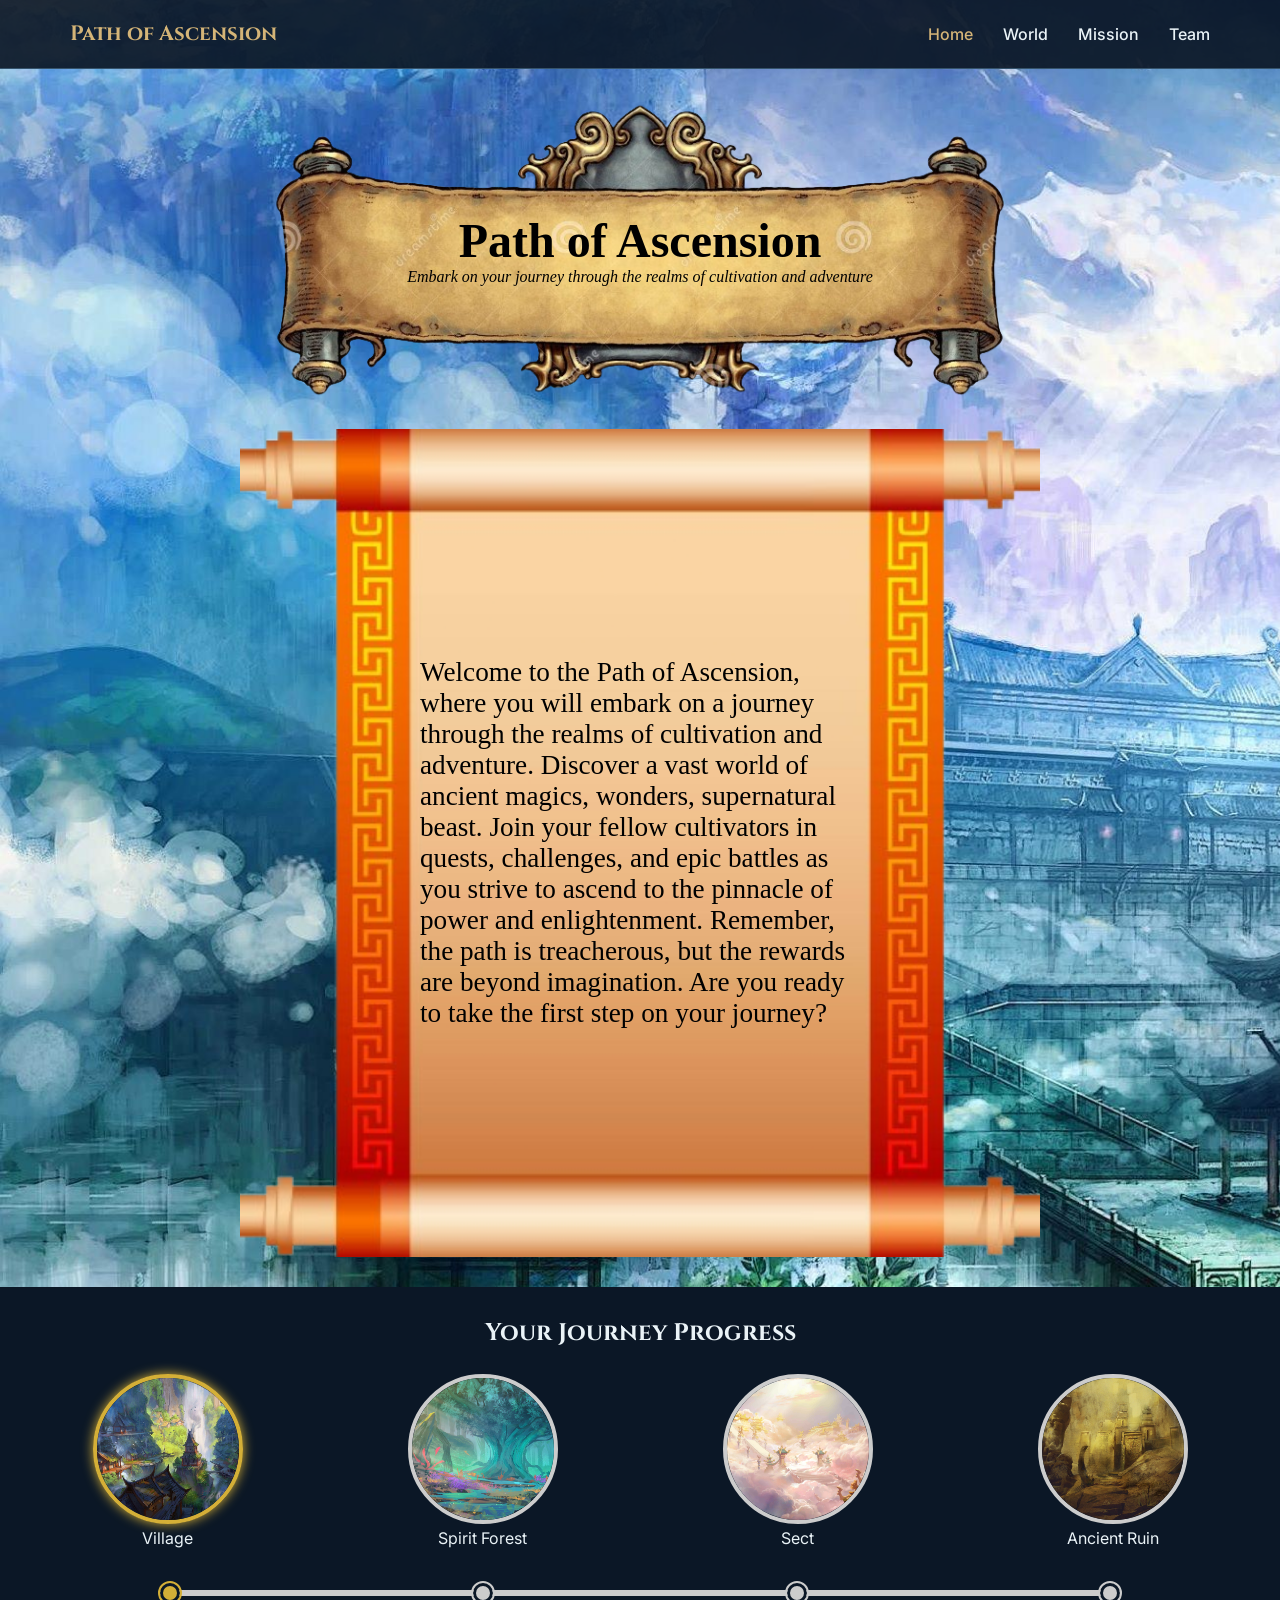
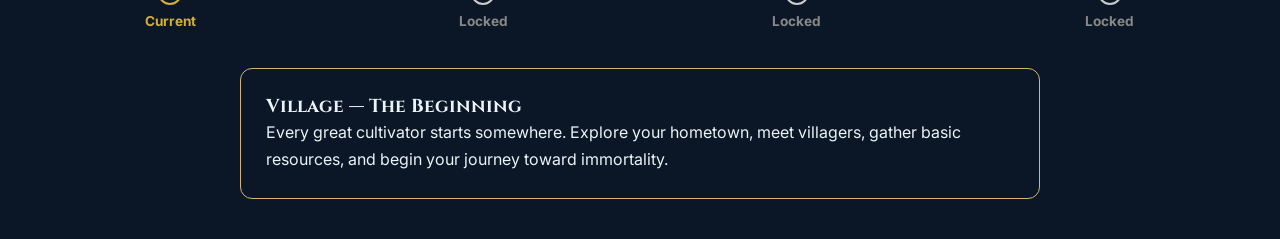
==== index.html @ 83172ad1 "Add description for journey images and improve styling for journey section" ====
<!DOCTYPE html>
<html lang="en">
<head>
    <meta charset="UTF-8">
    <meta name="viewport" content="width=device-width, initial-scale=1.0">
    <meta name="description" content="A xianxia-themed Quest Explorer website">
    <link rel="icon" type="image/x-icon" href="images/favicon.png">
    <title>Path of Ascension</title>
    <link rel="stylesheet" href="css/styles.css">
    <link rel="stylesheet" href="css/home.css">
</head>
<body>
    <header class="site-header">
        <nav class="site-nav" aria-label="Main navigation">
            <a href="index.html" class="site-logo">
                Path of Ascension
            </a>

            <ul class="nav-links">
                <li><a href="index.html" aria-current="page">Home</a></li>
                <li><a href="world.html">World</a></li>
                <li><a href="mission.html">Mission</a></li>
                <li><a href="team.html">Team</a></li>
            </ul>
        </nav>
    </header>

    <!-- Title Box with Scroll Banner -->
    <div class="title-box">
        <h1>Path of Ascension</h1>
        <p>Embark on your journey through the realms of cultivation and adventure</p>
    </div>

    <!-- Introduction about cultivation -->
    <section class="introduction">
        <img src="images/vertical-scroll.png" alt="Vertical Scroll">
        <p>
            Welcome to the Path of Ascension, where you will embark on a journey through the realms of cultivation and adventure.
            Discover a vast world of ancient magics, wonders, supernatural beast.
            Join your fellow cultivators in quests, challenges, and epic battles as you strive to ascend to the pinnacle of power and enlightenment.
            Remember, the path is treacherous, but the rewards are beyond imagination. Are you ready to take the first step on your journey?
        </p>
        
    </section>

    <!-- Cultivation Journey -->
    <section class="cultivation-journey">
        <h2>Your Journey Progress</h2>

        <input type="radio" name="region" id="region1"
            class="region-trigger" checked>
        <input type="radio" name="region" id="region2"
            class="region-trigger">
        <input type="radio" name="region" id="region3"
            class="region-trigger">
        <input type="radio" name="region" id="region4"
            class="region-trigger">

        <div class="featured-regions">
            <label for="region1" class="region-label">
                <img src="images/village.jpg" alt="Village">
                <p>Village</p>
            </label>

            <label for="region2" class="region-label">
                <img src="images/spirit-forest.jpg" alt="Spirit Forest">
                <p>Spirit Forest</p>
            </label>

            <label for="region3" class="region-label">
                <img src="images/sect.png" alt="Sect">
                <p>Sect</p>
            </label>

            <label for="region4" class="region-label">
                <img src="images/ancient-ruin.jpg" alt="Ancient Ruin">
                <p>Ancient Ruin</p>
            </label>
        </div>

        <!-- Full-width progress bar -->
        <div class="journey-progress">
            <div class="progress-track"></div>
            <div class="progress-fill"></div>

            <div class="node node-1">
                <span class="node-dot"></span>
                <span class="node-status">Current</span>
            </div>

            <div class="node node-2">
                <span class="node-dot"></span>
                <span class="node-status">Locked</span>
            </div>

            <div class="node node-3">
                <span class="node-dot"></span>
                <span class="node-status">Locked</span>
            </div>

            <div class="node node-4">
                <span class="node-dot"></span>
                <span class="node-status">Locked</span>
            </div>
        </div>

        <!-- Region descriptions -->
        <div class="region-descriptions">
            <article class="description description-1">
                <h3>Village — The Beginning</h3>
                <p>
                    Every great cultivator starts somewhere. Explore your
                    hometown, meet villagers, gather basic resources,
                    and begin your journey toward immortality.
                </p>
            </article>

            <article class="description description-2">
                <h3>Spirit Forest — First Trial</h3>
                <p>
                    Enter a mysterious forest filled with spiritual herbs
                    and supernatural beasts. Gather rare resources and
                    test your cultivation abilities.
                </p>
            </article>

            <article class="description description-3">
                <h3>Sect — Path of Discipleship</h3>
                <p>
                    Join a cultivation sect, learn powerful techniques,
                    train with fellow disciples, and prove your worth
                    through challenging trials.
                </p>
            </article>

            <article class="description description-4">
                <h3>Ancient Ruin — Secrets of the Past</h3>
                <p>
                    Explore forgotten ruins, discover ancient techniques,
                    overcome dangerous guardians, and uncover the secrets
                    of legendary cultivators.
                </p>
            </article>
        </div>
    </section>




</body>
</html>
---- css/styles.css ----
@import url('https://fonts.googleapis.com/css2?family=Cinzel:wght@400;600;700&family=Inter:wght@400;500;600&display=swap');
/* General */
* {
    margin: 0;
    padding: 0;
    box-sizing: border-box;
}

:root {
    /* Backgrounds */
    --bg-primary: #0B1726;
    --bg-panel: #162C42;

    /* Accent colors */
    --accent-cyan: #75CDE0;
    --accent-gold: #D4B477;

    /* Text */
    --text-primary: #EAF3F7;
    --text-secondary: #B7C9D5;

    /* Borders */
    --border-color: #35536B;
}

html {

}



body {
    margin: 0;
    font-family: 'Inter', sans-serif;
    background-color: var(--bg-primary);
    color: var(--text-primary);
}

h1, h2, h3, .site-logo {
    font-family: 'Cinzel', serif;
}

.site-header {
    background: rgba(11, 23, 38, 0.92);
    border-bottom: 1px solid var(--border-color);
}

.site-nav {
    max-width: 1200px;
    margin: 0 auto;
    padding: 20px 30px;

    display: flex;
    justify-content: space-between;
    align-items: center;
    gap: 24px;
}

.site-logo {
    color: var(--accent-gold);
    font-size: 1.3rem;
    font-weight: 700;
    text-decoration: none;
}

.nav-links {
    display: flex;
    align-items: center;
    gap: 30px;

    list-style: none;
    margin: 0;
    padding: 0;
}

.nav-links a {
    color: var(--text-primary);
    text-decoration: none;
    font-weight: 500;

    transition: color 0.3s ease;
}

.nav-links a:hover,
.nav-links a:focus-visible {
    color: var(--accent-cyan);
}

.nav-links a[aria-current="page"] {
    color: var(--accent-gold);
}

.nav-links a:focus-visible,
.site-logo:focus-visible {
    outline: 2px solid var(--accent-cyan);
    outline-offset: 5px;
}

#main-container {

}

#main-container::after {
    content: "";
    display: table;
    clear: both;
}

/* Responsive Design */
@media (max-width: 700px) {

}

@media (max-width: 768px) {
    .site-nav {
        flex-direction: column;
        text-align: center;
        padding: 16px;
    }

    .nav-links {
        justify-content: center;
        flex-wrap: wrap;
        gap: 15px 20px;
    }

    .site-logo {
        font-size: 1.1rem;
    }
}

@media (prefers-reduced-motion: reduce) {
    .nav-links a {
        transition: none;
    }
}
---- css/home.css ----
/* Body with background image and flexbox layout */
body {
    display: flex;
    flex-direction: column;
    justify-content: center;
    gap: 30px;

    background-image: url('../images/background.jpg');
    background-size: cover;
    background-repeat: no-repeat;
}

/* Title box with centered text and background image */
.title-box {
    text-align: center;
    color: black;

    background-image: url('../images/header-banner.png');
    background-size: contain;
    background-repeat: no-repeat;
    background-position: center;

    padding: 30px;
    min-height: 300px;

    display: flex;
    flex-direction: column;
    justify-content: center;
    align-items: center;
}

.title-box h1 {
    font-family: 'Papyrus', 'Copperplate', fantasy;
    font-size: 3em;
    font-weight: bold;
    margin: 0;
}

.title-box p {
    font-family: 'Papyrus', 'Copperplate', fantasy;
    font-size: 1em;
    font-style: italic;
    margin: 0;
}

/* Introduction section with centered text and scroll background image */
.introduction {
    position:relative;
    display: inline-block;
    width: 100%;
    max-width: 800px;
    margin: 0 auto;
}

.introduction img {
  width: 100%;
  height: auto;
  display: block;
}

.introduction p {
    position: absolute;
    top: 50%;
    left: 50%;
    transform: translate(-50%, -50%); /* Centers the text perfectly */

    color: black;
    font-family: 'Papyrus', 'Copperplate', fantasy;
    font-size: 1.7em;
    overflow-wrap:break-word;
 
    width: 55%;
    box-sizing: border-box;
}

/* Cultivation Journey with progress bar and image */
.cultivation-journey {
    width: 100%;
    box-sizing: border-box;
    display: flex;
    flex-direction: column;
    align-items: center;
    gap: 25px;

    background-color: var(--bg-primary);
    color: var(--text-primary);
    padding: 30px 0 40px;
}

.cultivation-journey h2 {
    text-align: center;
    margin: 0;
}

/* Hide radio buttons without disabling them */
.region-trigger {
    position: absolute;
    opacity: 0;
    pointer-events: none;
}

/* Featured region images */
.featured-regions {
    width: 100%;
    box-sizing: border-box;
    display: flex;
    justify-content: space-evenly;
    gap: 20px;
    padding: 0 20px;
}

.region-label {
    flex: 1;
    min-width: 0;
    cursor: pointer;
    text-align: center;
    transition: transform 0.2s ease;
}

.region-label:hover {
    transform: scale(1.05);
}

.region-label img {
    width: 150px;
    height: 150px;
    max-width: 100%;
    box-sizing: border-box;
    object-fit: cover;
    border-radius: 50%;
    border: 4px solid #ccc;
    transition: border-color 0.3s, box-shadow 0.3s;
}

/* Gold border for selected region */
#region1:checked ~ .featured-regions label[for="region1"] img,
#region2:checked ~ .featured-regions label[for="region2"] img,
#region3:checked ~ .featured-regions label[for="region3"] img,
#region4:checked ~ .featured-regions label[for="region4"] img {
    border-color: #d4af37;
    box-shadow: 0 0 12px #d4af37;
}

/* Full-width progress bar */
.journey-progress {
    position: relative;
    width: 100%;
    box-sizing: border-box;
    display: flex;
    justify-content: space-between;
    align-items: center;
    padding: 0 12.5%;
    margin: 10px 0 30px;
}

.progress-track,
.progress-fill {
    position: absolute;
    left: 12.5%;
    top: 7px;
    height: 6px;
    border-radius: 4px;
}

.progress-track {
    width: 75%;
    background: #ccc;
    z-index: 0;
}

.progress-fill {
    width: 0;
    max-width: 75%;
    background: #4CAF50;
    z-index: 1;
    transition: width 0.4s ease;
}

.node {
    position: relative;
    z-index: 2;
    display: flex;
    flex-direction: column;
    align-items: center;
    width: 20px;
}

.node-dot {
    width: 20px;
    height: 20px;
    border-radius: 50%;
    box-sizing: border-box;
    background: #ccc;
    border: 3px solid var(--bg-primary);
    outline: 2px solid #ccc;
}

.node-status {
    position: absolute;
    top: 30px;
    font-size: 0.85rem;
    font-weight: bold;
    white-space: nowrap;
    color: #888;
}

/* Selected node = Current */
#region1:checked ~ .journey-progress .node-1,
#region2:checked ~ .journey-progress .node-2,
#region3:checked ~ .journey-progress .node-3,
#region4:checked ~ .journey-progress .node-4 {
    --node-color: #d4af37;
}

#region1:checked ~ .journey-progress .node-1 .node-dot,
#region2:checked ~ .journey-progress .node-2 .node-dot,
#region3:checked ~ .journey-progress .node-3 .node-dot,
#region4:checked ~ .journey-progress .node-4 .node-dot {
    background: #d4af37;
    outline-color: #d4af37;
}

#region1:checked ~ .journey-progress .node-1 .node-status,
#region2:checked ~ .journey-progress .node-2 .node-status,
#region3:checked ~ .journey-progress .node-3 .node-status,
#region4:checked ~ .journey-progress .node-4 .node-status {
    color: #d4af37;
}

/* Progress fill based on selected region */
#region1:checked ~ .journey-progress .progress-fill {
    width: 0;
}

#region2:checked ~ .journey-progress .progress-fill {
    width: 25%;
}

#region3:checked ~ .journey-progress .progress-fill {
    width: 50%;
}

#region4:checked ~ .journey-progress .progress-fill {
    width: 75%;
}

/* Previous nodes = Completed */
#region2:checked ~ .journey-progress .node-1,
#region3:checked ~ .journey-progress .node-1,
#region3:checked ~ .journey-progress .node-2,
#region4:checked ~ .journey-progress .node-1,
#region4:checked ~ .journey-progress .node-2,
#region4:checked ~ .journey-progress .node-3 {
    --node-color: #4CAF50;
}

#region2:checked ~ .journey-progress .node-1 .node-dot,
#region3:checked ~ .journey-progress .node-1 .node-dot,
#region3:checked ~ .journey-progress .node-2 .node-dot,
#region4:checked ~ .journey-progress .node-1 .node-dot,
#region4:checked ~ .journey-progress .node-2 .node-dot,
#region4:checked ~ .journey-progress .node-3 .node-dot {
    background: #4CAF50;
    outline-color: #4CAF50;
}

#region2:checked ~ .journey-progress .node-1 .node-status,
#region3:checked ~ .journey-progress .node-1 .node-status,
#region3:checked ~ .journey-progress .node-2 .node-status,
#region4:checked ~ .journey-progress .node-1 .node-status,
#region4:checked ~ .journey-progress .node-2 .node-status,
#region4:checked ~ .journey-progress .node-3 .node-status {
    color: #4CAF50;
}

/* Change previous node labels to Completed */
#region2:checked ~ .journey-progress .node-1 .node-status,
#region3:checked ~ .journey-progress .node-1 .node-status,
#region3:checked ~ .journey-progress .node-2 .node-status,
#region4:checked ~ .journey-progress .node-1 .node-status,
#region4:checked ~ .journey-progress .node-2 .node-status,
#region4:checked ~ .journey-progress .node-3 .node-status {
    font-size: 0;
}

#region2:checked ~ .journey-progress .node-1 .node-status::after,
#region3:checked ~ .journey-progress .node-1 .node-status::after,
#region3:checked ~ .journey-progress .node-2 .node-status::after,
#region4:checked ~ .journey-progress .node-1 .node-status::after,
#region4:checked ~ .journey-progress .node-2 .node-status::after,
#region4:checked ~ .journey-progress .node-3 .node-status::after {
    content: "Completed";
    font-size: 0.85rem;
}

/* Region descriptions */
.region-descriptions {
    width: min(800px, 90%);
    box-sizing: border-box;
    padding: 25px;
    margin-top: 10px;
    border: 1px solid var(--accent-gold);
    border-radius: 12px;
}

.description {
    display: none;
}

.description h3 {
    margin-top: 0;
}

.description p {
    line-height: 1.7;
}

/* Show only the selected region's description */
#region1:checked ~ .region-descriptions .description-1,
#region2:checked ~ .region-descriptions .description-2,
#region3:checked ~ .region-descriptions .description-3,
#region4:checked ~ .region-descriptions .description-4 {
    display: block;
}
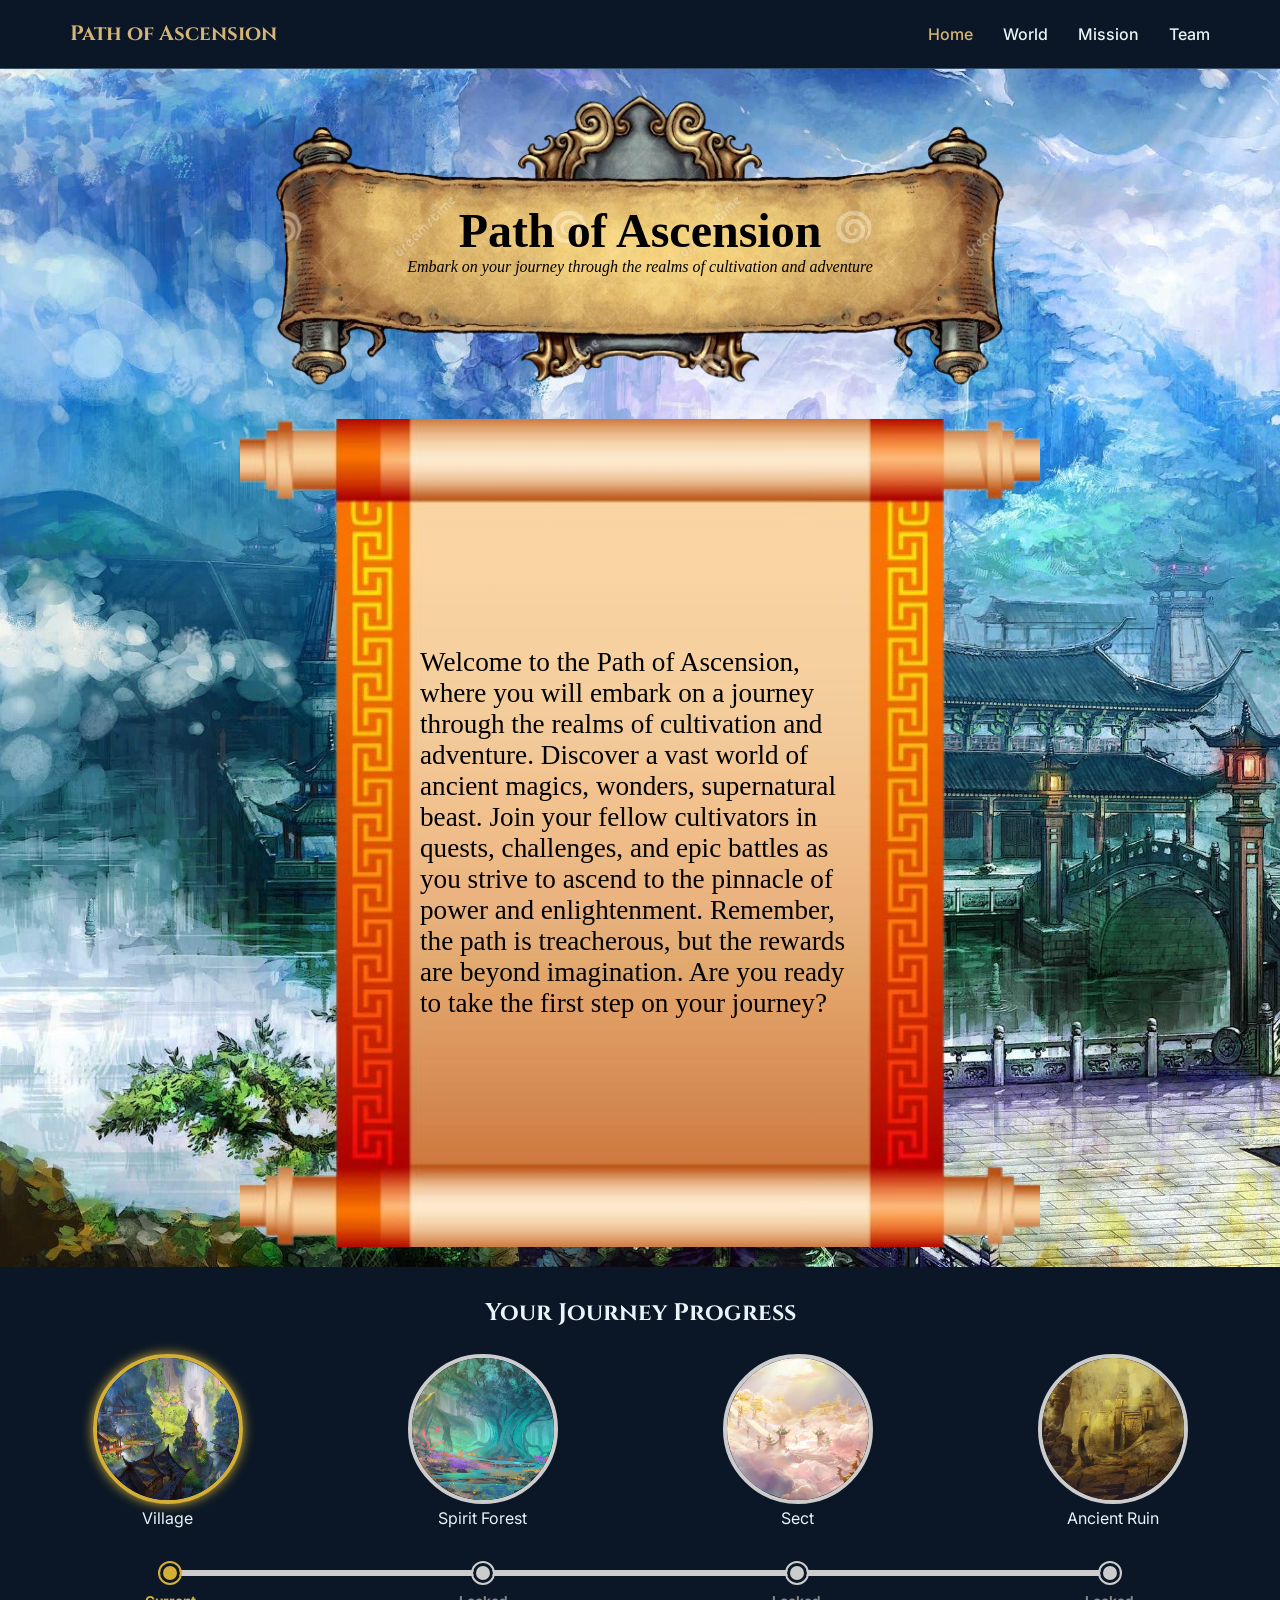
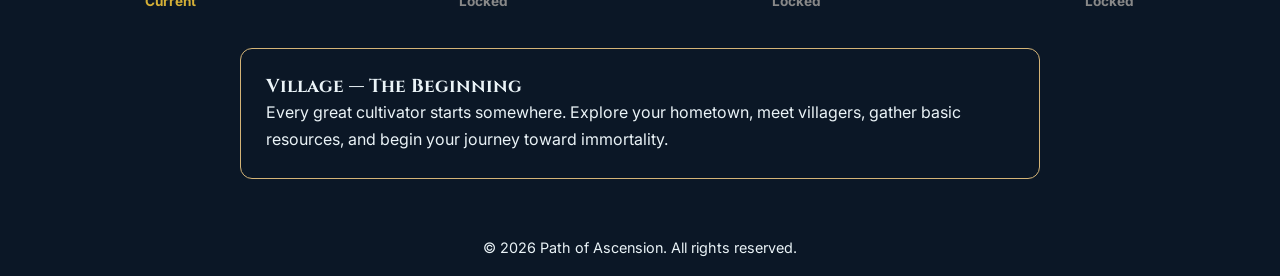
==== commit d64df692: "Put title-box and introduction inside hero-section. Add footer" ====
--- a/index.html
+++ b/index.html
@@ -9,7 +9,10 @@
     <link rel="stylesheet" href="css/styles.css">
     <link rel="stylesheet" href="css/home.css">
 </head>
+
 <body>
+    
+    <!-- Header with navigation -->
     <header class="site-header">
         <nav class="site-nav" aria-label="Main navigation">
             <a href="index.html" class="site-logo">
@@ -25,26 +28,29 @@
         </nav>
     </header>
 
-    <!-- Title Box with Scroll Banner -->
-    <div class="title-box">
-        <h1>Path of Ascension</h1>
-        <p>Embark on your journey through the realms of cultivation and adventure</p>
+    <!-- Hero Section -->
+    <div class="hero-section">
+        <!-- Title Box with Scroll Banner -->
+        <div class="title-box">
+            <h1>Path of Ascension</h1>
+            <p>Embark on your journey through the realms of cultivation and adventure</p>
+        </div>
+
+        <!-- Introduction about cultivation -->
+        <div class="introduction">
+            <img src="images/vertical-scroll.png" alt="Vertical Scroll">
+            <p>
+                Welcome to the Path of Ascension, where you will embark on a journey through the realms of cultivation and adventure.
+                Discover a vast world of ancient magics, wonders, supernatural beast.
+                Join your fellow cultivators in quests, challenges, and epic battles as you strive to ascend to the pinnacle of power and enlightenment.
+                Remember, the path is treacherous, but the rewards are beyond imagination. Are you ready to take the first step on your journey?
+            </p>
+            
+        </div>
     </div>
 
-    <!-- Introduction about cultivation -->
-    <section class="introduction">
-        <img src="images/vertical-scroll.png" alt="Vertical Scroll">
-        <p>
-            Welcome to the Path of Ascension, where you will embark on a journey through the realms of cultivation and adventure.
-            Discover a vast world of ancient magics, wonders, supernatural beast.
-            Join your fellow cultivators in quests, challenges, and epic battles as you strive to ascend to the pinnacle of power and enlightenment.
-            Remember, the path is treacherous, but the rewards are beyond imagination. Are you ready to take the first step on your journey?
-        </p>
-        
-    </section>
-
     <!-- Cultivation Journey -->
-    <section class="cultivation-journey">
+    <div class="cultivation-journey">
         <h2>Your Journey Progress</h2>
 
         <input type="radio" name="region" id="region1"
@@ -142,10 +148,11 @@
                 </p>
             </article>
         </div>
-    </section>
+    </div>
 
-
-
+    <footer class="site-footer">
+        <p>&copy; 2026 Path of Ascension. All rights reserved.</p>
+    </footer>
 
 </body>
 </html>
--- a/css/home.css
+++ b/css/home.css
@@ -1,9 +1,10 @@
 /* Body with background image and flexbox layout */
-body {
+.hero-section {
     display: flex;
     flex-direction: column;
     justify-content: center;
     gap: 30px;
+    padding: 20px;
 
     background-image: url('../images/background.jpg');
     background-size: cover;
@@ -322,3 +323,79 @@
 #region4:checked ~ .region-descriptions .description-4 {
     display: block;
 }
+
+footer.site-footer {
+    text-align: center;
+    padding: 20px;
+    background-color: var(--bg-primary);
+    color: var(--text-primary);
+    font-size: 0.9rem;
+}
+
+@media (max-width: 600px) {
+    .introduction {
+        width: 95%;
+        max-width: 100%;
+    }
+
+    .introduction img {
+        width: 100%;
+        height: auto;
+    }
+
+    .introduction p {
+        top: 50%;
+        left: 50%;
+        width: 58%;
+        font-size: clamp(0.55rem, 2.5vw, 0.85rem);
+        line-height: 1.4;
+        overflow-wrap: anywhere;
+        text-align: center;
+        margin: 0;
+    }
+    
+    .featured-regions {
+        gap: 10px;
+        padding: 0 10px;
+    }
+
+    .region-label img {
+        width: 75px;
+        height: 75px;
+    }
+
+    .region-label p {
+        font-size: 0.8rem;
+        overflow-wrap: anywhere;
+    }
+
+    .node-status {
+        font-size: 0.65rem;
+    }
+
+    .progress-track,
+    .progress-fill {
+        left: 8%;
+    }
+
+    .journey-progress {
+        padding: 0 8%;
+    }
+
+    .progress-track {
+        width: 84%;
+    }
+
+    .progress-fill {
+        max-width: 84%;
+    }
+
+    #region2:checked ~ .journey-progress .node-1 .node-status::after,
+    #region3:checked ~ .journey-progress .node-1 .node-status::after,
+    #region3:checked ~ .journey-progress .node-2 .node-status::after,
+    #region4:checked ~ .journey-progress .node-1 .node-status::after,
+    #region4:checked ~ .journey-progress .node-2 .node-status::after,
+    #region4:checked ~ .journey-progress .node-3 .node-status::after {
+        font-size: 0.65rem;
+    }
+}
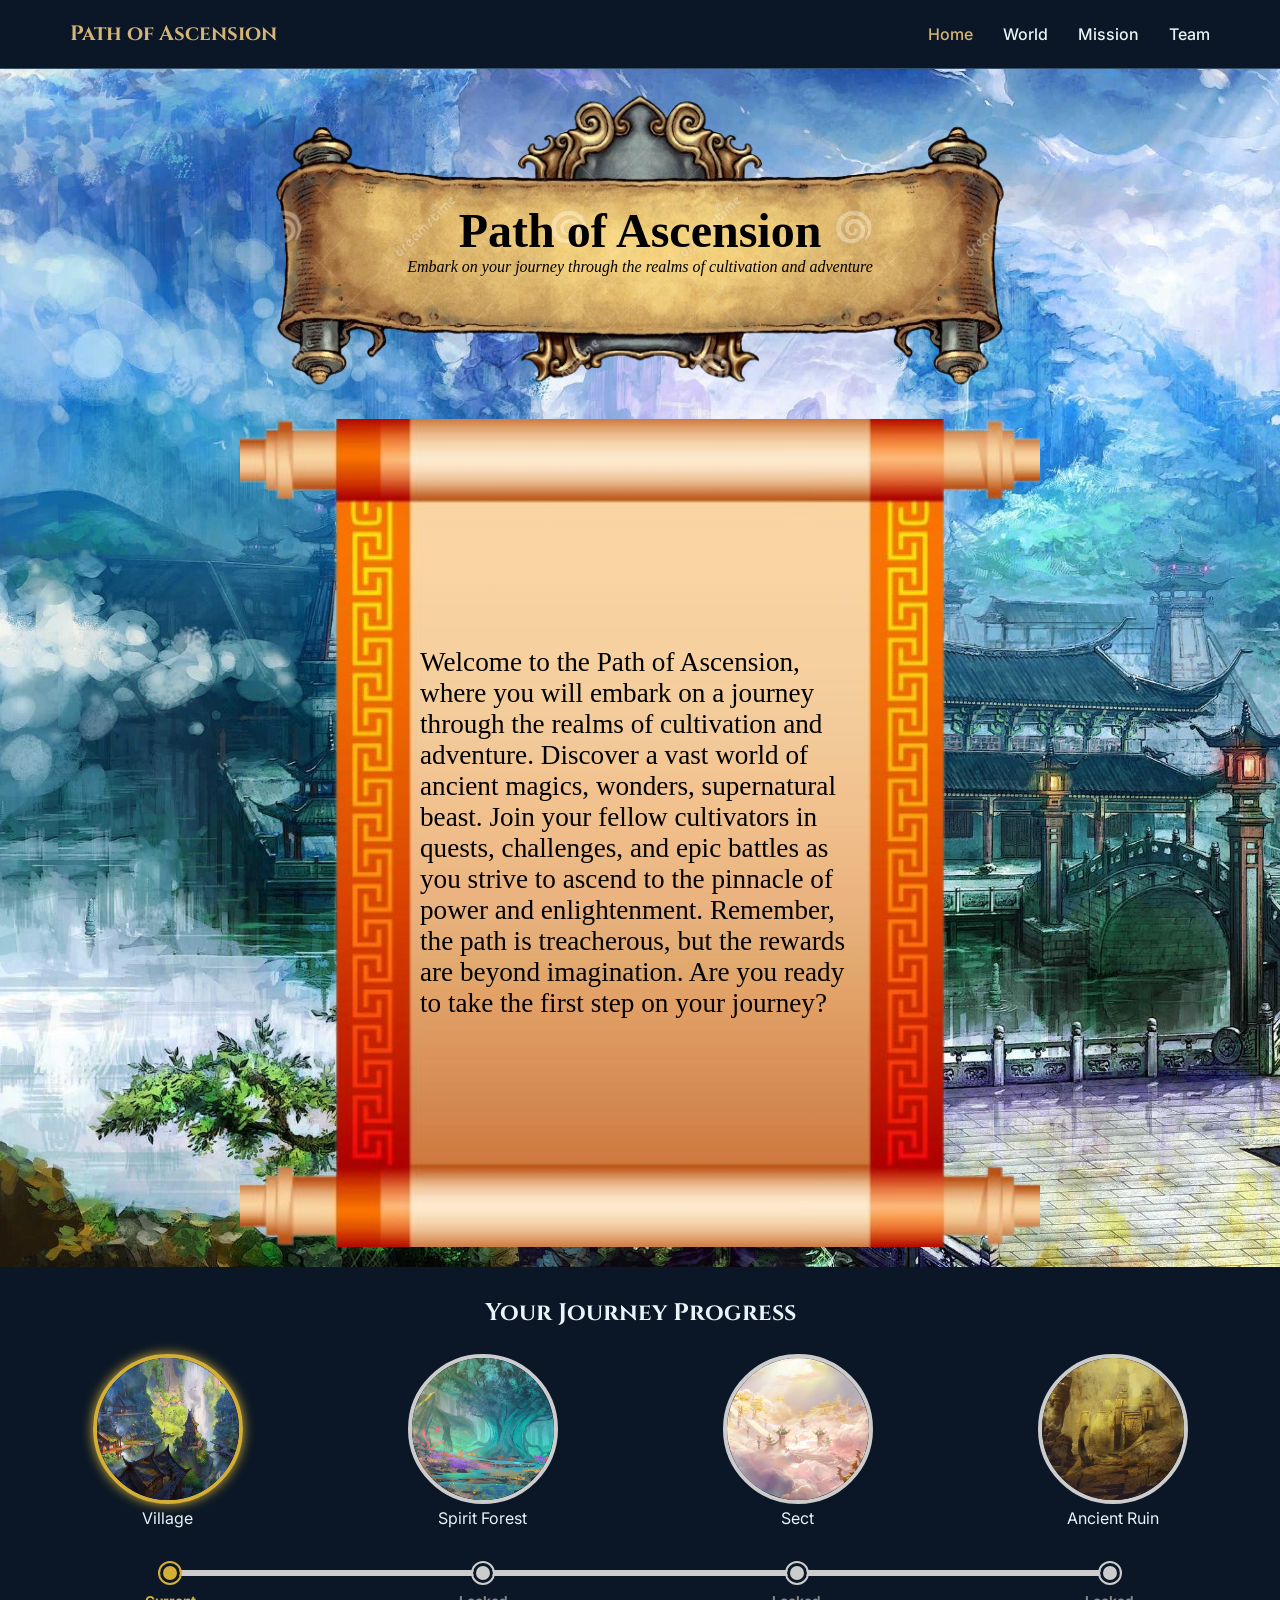
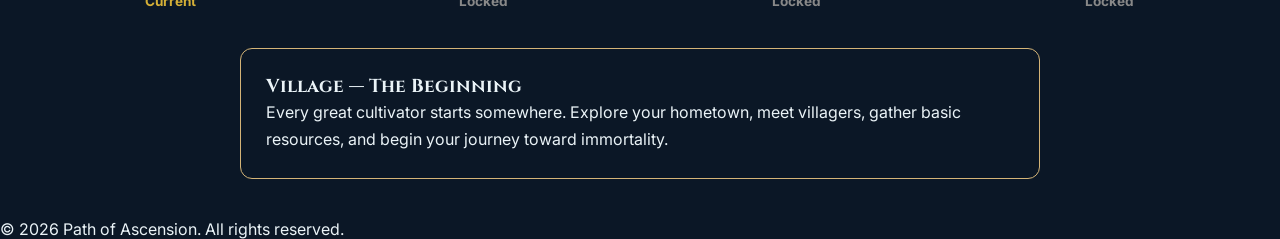
==== commit 36a7175f: "Wrap main content in main with flexbox layout" ====
--- a/index.html
+++ b/index.html
@@ -28,128 +28,130 @@
         </nav>
     </header>
 
-    <!-- Hero Section -->
-    <div class="hero-section">
-        <!-- Title Box with Scroll Banner -->
-        <div class="title-box">
-            <h1>Path of Ascension</h1>
-            <p>Embark on your journey through the realms of cultivation and adventure</p>
-        </div>
-
-        <!-- Introduction about cultivation -->
-        <div class="introduction">
-            <img src="images/vertical-scroll.png" alt="Vertical Scroll">
-            <p>
-                Welcome to the Path of Ascension, where you will embark on a journey through the realms of cultivation and adventure.
-                Discover a vast world of ancient magics, wonders, supernatural beast.
-                Join your fellow cultivators in quests, challenges, and epic battles as you strive to ascend to the pinnacle of power and enlightenment.
-                Remember, the path is treacherous, but the rewards are beyond imagination. Are you ready to take the first step on your journey?
-            </p>
-            
-        </div>
-    </div>
-
-    <!-- Cultivation Journey -->
-    <div class="cultivation-journey">
-        <h2>Your Journey Progress</h2>
-
-        <input type="radio" name="region" id="region1"
-            class="region-trigger" checked>
-        <input type="radio" name="region" id="region2"
-            class="region-trigger">
-        <input type="radio" name="region" id="region3"
-            class="region-trigger">
-        <input type="radio" name="region" id="region4"
-            class="region-trigger">
-
-        <div class="featured-regions">
-            <label for="region1" class="region-label">
-                <img src="images/village.jpg" alt="Village">
-                <p>Village</p>
-            </label>
-
-            <label for="region2" class="region-label">
-                <img src="images/spirit-forest.jpg" alt="Spirit Forest">
-                <p>Spirit Forest</p>
-            </label>
-
-            <label for="region3" class="region-label">
-                <img src="images/sect.png" alt="Sect">
-                <p>Sect</p>
-            </label>
-
-            <label for="region4" class="region-label">
-                <img src="images/ancient-ruin.jpg" alt="Ancient Ruin">
-                <p>Ancient Ruin</p>
-            </label>
-        </div>
-
-        <!-- Full-width progress bar -->
-        <div class="journey-progress">
-            <div class="progress-track"></div>
-            <div class="progress-fill"></div>
-
-            <div class="node node-1">
-                <span class="node-dot"></span>
-                <span class="node-status">Current</span>
+    <main>
+        <!-- Hero Section -->
+        <div class="hero-section">
+            <!-- Title Box with Scroll Banner -->
+            <div class="title-box">
+                <h1>Path of Ascension</h1>
+                <p>Embark on your journey through the realms of cultivation and adventure</p>
             </div>
 
-            <div class="node node-2">
-                <span class="node-dot"></span>
-                <span class="node-status">Locked</span>
-            </div>
-
-            <div class="node node-3">
-                <span class="node-dot"></span>
-                <span class="node-status">Locked</span>
-            </div>
-
-            <div class="node node-4">
-                <span class="node-dot"></span>
-                <span class="node-status">Locked</span>
+            <!-- Introduction about cultivation -->
+            <div class="introduction">
+                <img src="images/vertical-scroll.png" alt="Vertical Scroll">
+                <p>
+                    Welcome to the Path of Ascension, where you will embark on a journey through the realms of cultivation and adventure.
+                    Discover a vast world of ancient magics, wonders, supernatural beast.
+                    Join your fellow cultivators in quests, challenges, and epic battles as you strive to ascend to the pinnacle of power and enlightenment.
+                    Remember, the path is treacherous, but the rewards are beyond imagination. Are you ready to take the first step on your journey?
+                </p>
+                
             </div>
         </div>
 
-        <!-- Region descriptions -->
-        <div class="region-descriptions">
-            <article class="description description-1">
-                <h3>Village — The Beginning</h3>
-                <p>
-                    Every great cultivator starts somewhere. Explore your
-                    hometown, meet villagers, gather basic resources,
-                    and begin your journey toward immortality.
-                </p>
-            </article>
+        <!-- Cultivation Journey -->
+        <div class="cultivation-journey">
+            <h2>Your Journey Progress</h2>
 
-            <article class="description description-2">
-                <h3>Spirit Forest — First Trial</h3>
-                <p>
-                    Enter a mysterious forest filled with spiritual herbs
-                    and supernatural beasts. Gather rare resources and
-                    test your cultivation abilities.
-                </p>
-            </article>
+            <input type="radio" name="region" id="region1"
+                class="region-trigger" checked>
+            <input type="radio" name="region" id="region2"
+                class="region-trigger">
+            <input type="radio" name="region" id="region3"
+                class="region-trigger">
+            <input type="radio" name="region" id="region4"
+                class="region-trigger">
 
-            <article class="description description-3">
-                <h3>Sect — Path of Discipleship</h3>
-                <p>
-                    Join a cultivation sect, learn powerful techniques,
-                    train with fellow disciples, and prove your worth
-                    through challenging trials.
-                </p>
-            </article>
+            <div class="featured-regions">
+                <label for="region1" class="region-label">
+                    <img src="images/village.jpg" alt="Village">
+                    <p>Village</p>
+                </label>
 
-            <article class="description description-4">
-                <h3>Ancient Ruin — Secrets of the Past</h3>
-                <p>
-                    Explore forgotten ruins, discover ancient techniques,
-                    overcome dangerous guardians, and uncover the secrets
-                    of legendary cultivators.
-                </p>
-            </article>
+                <label for="region2" class="region-label">
+                    <img src="images/spirit-forest.jpg" alt="Spirit Forest">
+                    <p>Spirit Forest</p>
+                </label>
+
+                <label for="region3" class="region-label">
+                    <img src="images/sect.png" alt="Sect">
+                    <p>Sect</p>
+                </label>
+
+                <label for="region4" class="region-label">
+                    <img src="images/ancient-ruin.jpg" alt="Ancient Ruin">
+                    <p>Ancient Ruin</p>
+                </label>
+            </div>
+
+            <!-- Full-width progress bar -->
+            <div class="journey-progress">
+                <div class="progress-track"></div>
+                <div class="progress-fill"></div>
+
+                <div class="node node-1">
+                    <span class="node-dot"></span>
+                    <span class="node-status">Current</span>
+                </div>
+
+                <div class="node node-2">
+                    <span class="node-dot"></span>
+                    <span class="node-status">Locked</span>
+                </div>
+
+                <div class="node node-3">
+                    <span class="node-dot"></span>
+                    <span class="node-status">Locked</span>
+                </div>
+
+                <div class="node node-4">
+                    <span class="node-dot"></span>
+                    <span class="node-status">Locked</span>
+                </div>
+            </div>
+
+            <!-- Region descriptions -->
+            <div class="region-descriptions">
+                <article class="description description-1">
+                    <h3>Village — The Beginning</h3>
+                    <p>
+                        Every great cultivator starts somewhere. Explore your
+                        hometown, meet villagers, gather basic resources,
+                        and begin your journey toward immortality.
+                    </p>
+                </article>
+
+                <article class="description description-2">
+                    <h3>Spirit Forest — First Trial</h3>
+                    <p>
+                        Enter a mysterious forest filled with spiritual herbs
+                        and supernatural beasts. Gather rare resources and
+                        test your cultivation abilities.
+                    </p>
+                </article>
+
+                <article class="description description-3">
+                    <h3>Sect — Path of Discipleship</h3>
+                    <p>
+                        Join a cultivation sect, learn powerful techniques,
+                        train with fellow disciples, and prove your worth
+                        through challenging trials.
+                    </p>
+                </article>
+
+                <article class="description description-4">
+                    <h3>Ancient Ruin — Secrets of the Past</h3>
+                    <p>
+                        Explore forgotten ruins, discover ancient techniques,
+                        overcome dangerous guardians, and uncover the secrets
+                        of legendary cultivators.
+                    </p>
+                </article>
+            </div>
         </div>
-    </div>
-
+    </main>
+    
     <footer class="site-footer">
         <p>&copy; 2026 Path of Ascension. All rights reserved.</p>
     </footer>
--- a/css/home.css
+++ b/css/home.css
@@ -1,3 +1,9 @@
+/* main container with flexbox layout */
+main {
+    display: flex;
+    flex-direction: column;
+}
+
 /* Body with background image and flexbox layout */
 .hero-section {
     display: flex;
@@ -6,7 +12,7 @@
     gap: 30px;
     padding: 20px;
 
-    background-image: url('../images/background.jpg');
+    background-image: url('../images/wuxia-background.jpg');
     background-size: cover;
     background-repeat: no-repeat;
 }
@@ -322,14 +328,6 @@
 #region3:checked ~ .region-descriptions .description-3,
 #region4:checked ~ .region-descriptions .description-4 {
     display: block;
-}
-
-footer.site-footer {
-    text-align: center;
-    padding: 20px;
-    background-color: var(--bg-primary);
-    color: var(--text-primary);
-    font-size: 0.9rem;
 }
 
 @media (max-width: 600px) {
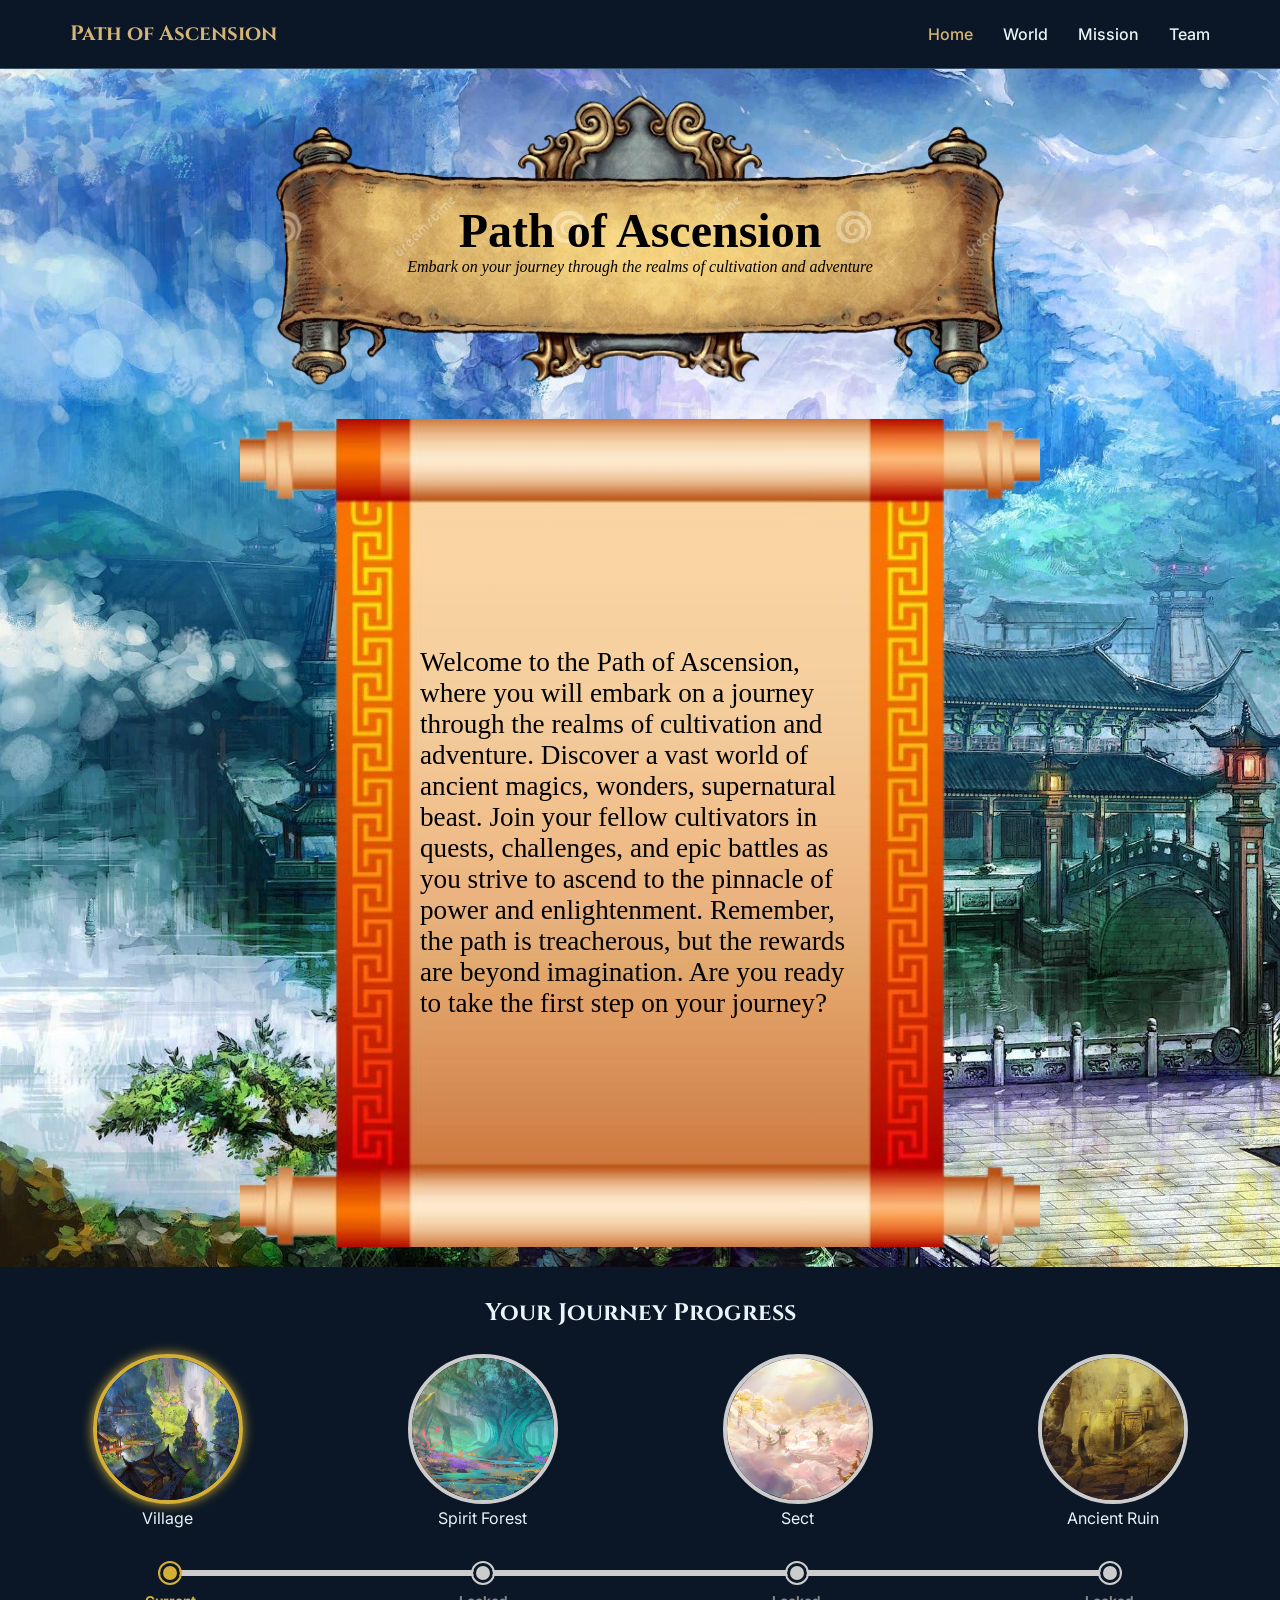
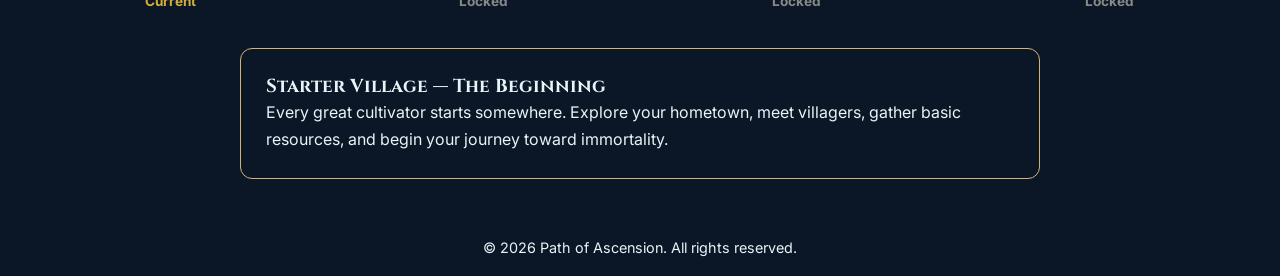
==== commit 60c4edf1: "Update Descriptions and Image paths" ====
--- a/index.html
+++ b/index.html
@@ -28,130 +28,129 @@
         </nav>
     </header>
 
-    <main>
-        <!-- Hero Section -->
-        <div class="hero-section">
-            <!-- Title Box with Scroll Banner -->
-            <div class="title-box">
-                <h1>Path of Ascension</h1>
-                <p>Embark on your journey through the realms of cultivation and adventure</p>
+    <!-- Hero Section -->
+    <div class="hero-section">
+        <!-- Title Box with Scroll Banner -->
+        <div class="title-box">
+            <h1>Path of Ascension</h1>
+            <p>Embark on your journey through the realms of cultivation and adventure</p>
+        </div>
+
+        <!-- Introduction about cultivation -->
+        <div class="introduction">
+            <img src="images/vertical-scroll.png" alt="Vertical Scroll">
+            <p>
+                Welcome to the Path of Ascension, where you will embark on a journey through the realms of cultivation and adventure.
+                Discover a vast world of ancient magics, wonders, supernatural beast.
+                Join your fellow cultivators in quests, challenges, and epic battles as you strive to ascend to the pinnacle of power and enlightenment.
+                Remember, the path is treacherous, but the rewards are beyond imagination. Are you ready to take the first step on your journey?
+            </p>
+            
+        </div>
+    </div>
+
+    <!-- Cultivation Journey -->
+    <div class="cultivation-journey">
+        <h2>Your Journey Progress</h2>
+
+        <input type="radio" name="region" id="region1"
+            class="region-trigger" checked>
+        <input type="radio" name="region" id="region2"
+            class="region-trigger">
+        <input type="radio" name="region" id="region3"
+            class="region-trigger">
+        <input type="radio" name="region" id="region4"
+            class="region-trigger">
+
+        <div class="featured-regions">
+            <label for="region1" class="region-label">
+                <img src="images/village.jpg" alt="Village">
+                <p>Village</p>
+            </label>
+
+            <label for="region2" class="region-label">
+                <img src="images/spirit-forest.jpg" alt="Spirit Forest">
+                <p>Spirit Forest</p>
+            </label>
+
+            <label for="region3" class="region-label">
+                <img src="images/sect.png" alt="Sect">
+                <p>Sect</p>
+            </label>
+
+            <label for="region4" class="region-label">
+                <img src="images/ancient-ruin.jpg" alt="Ancient Ruin">
+                <p>Ancient Ruin</p>
+            </label>
+        </div>
+
+        <!-- Full-width progress bar -->
+        <div class="journey-progress">
+            <div class="progress-track"></div>
+            <div class="progress-fill"></div>
+
+            <div class="node node-1">
+                <span class="node-dot"></span>
+                <span class="node-status">Current</span>
             </div>
 
-            <!-- Introduction about cultivation -->
-            <div class="introduction">
-                <img src="images/vertical-scroll.png" alt="Vertical Scroll">
-                <p>
-                    Welcome to the Path of Ascension, where you will embark on a journey through the realms of cultivation and adventure.
-                    Discover a vast world of ancient magics, wonders, supernatural beast.
-                    Join your fellow cultivators in quests, challenges, and epic battles as you strive to ascend to the pinnacle of power and enlightenment.
-                    Remember, the path is treacherous, but the rewards are beyond imagination. Are you ready to take the first step on your journey?
-                </p>
-                
+            <div class="node node-2">
+                <span class="node-dot"></span>
+                <span class="node-status">Locked</span>
+            </div>
+
+            <div class="node node-3">
+                <span class="node-dot"></span>
+                <span class="node-status">Locked</span>
+            </div>
+
+            <div class="node node-4">
+                <span class="node-dot"></span>
+                <span class="node-status">Locked</span>
             </div>
         </div>
 
-        <!-- Cultivation Journey -->
-        <div class="cultivation-journey">
-            <h2>Your Journey Progress</h2>
+        <!-- Region descriptions -->
+        <div class="region-descriptions">
+            <article class="description description-1">
+                <h3>Starter Village — The Beginning</h3>
+                <p>
+                    Every great cultivator starts somewhere. Explore your
+                    hometown, meet villagers, gather basic resources,
+                    and begin your journey toward immortality.
+                </p>
+            </article>
 
-            <input type="radio" name="region" id="region1"
-                class="region-trigger" checked>
-            <input type="radio" name="region" id="region2"
-                class="region-trigger">
-            <input type="radio" name="region" id="region3"
-                class="region-trigger">
-            <input type="radio" name="region" id="region4"
-                class="region-trigger">
+            <article class="description description-2">
+                <h3>Grey Spirit Forest — First Trial</h3>
+                <p>
+                    Enter a mysterious forest filled with spiritual herbs
+                    and supernatural beasts. Gather rare resources and
+                    test your cultivation abilities. Explore and you may encounter
+                    the mysterious Grey Spirit.
+                </p>
+            </article>
 
-            <div class="featured-regions">
-                <label for="region1" class="region-label">
-                    <img src="images/village.jpg" alt="Village">
-                    <p>Village</p>
-                </label>
+            <article class="description description-3">
+                <h3>Blue Mountain Sect — Path of Discipleship</h3>
+                <p>
+                    Join a cultivation sect, learn powerful techniques,
+                    train with fellow disciples, and prove your worth
+                    through challenging trials.
+                </p>
+            </article>
 
-                <label for="region2" class="region-label">
-                    <img src="images/spirit-forest.jpg" alt="Spirit Forest">
-                    <p>Spirit Forest</p>
-                </label>
+            <article class="description description-4">
+                <h3>Ancient Ruin — Secrets of the Past</h3>
+                <p>
+                    Explore forgotten ruins, discover ancient techniques,
+                    overcome dangerous guardians, and uncover the secrets
+                    of legendary cultivators.
+                </p>
+            </article>
+        </div>
+    </div>
 
-                <label for="region3" class="region-label">
-                    <img src="images/sect.png" alt="Sect">
-                    <p>Sect</p>
-                </label>
-
-                <label for="region4" class="region-label">
-                    <img src="images/ancient-ruin.jpg" alt="Ancient Ruin">
-                    <p>Ancient Ruin</p>
-                </label>
-            </div>
-
-            <!-- Full-width progress bar -->
-            <div class="journey-progress">
-                <div class="progress-track"></div>
-                <div class="progress-fill"></div>
-
-                <div class="node node-1">
-                    <span class="node-dot"></span>
-                    <span class="node-status">Current</span>
-                </div>
-
-                <div class="node node-2">
-                    <span class="node-dot"></span>
-                    <span class="node-status">Locked</span>
-                </div>
-
-                <div class="node node-3">
-                    <span class="node-dot"></span>
-                    <span class="node-status">Locked</span>
-                </div>
-
-                <div class="node node-4">
-                    <span class="node-dot"></span>
-                    <span class="node-status">Locked</span>
-                </div>
-            </div>
-
-            <!-- Region descriptions -->
-            <div class="region-descriptions">
-                <article class="description description-1">
-                    <h3>Village — The Beginning</h3>
-                    <p>
-                        Every great cultivator starts somewhere. Explore your
-                        hometown, meet villagers, gather basic resources,
-                        and begin your journey toward immortality.
-                    </p>
-                </article>
-
-                <article class="description description-2">
-                    <h3>Spirit Forest — First Trial</h3>
-                    <p>
-                        Enter a mysterious forest filled with spiritual herbs
-                        and supernatural beasts. Gather rare resources and
-                        test your cultivation abilities.
-                    </p>
-                </article>
-
-                <article class="description description-3">
-                    <h3>Sect — Path of Discipleship</h3>
-                    <p>
-                        Join a cultivation sect, learn powerful techniques,
-                        train with fellow disciples, and prove your worth
-                        through challenging trials.
-                    </p>
-                </article>
-
-                <article class="description description-4">
-                    <h3>Ancient Ruin — Secrets of the Past</h3>
-                    <p>
-                        Explore forgotten ruins, discover ancient techniques,
-                        overcome dangerous guardians, and uncover the secrets
-                        of legendary cultivators.
-                    </p>
-                </article>
-            </div>
-        </div>
-    </main>
-    
     <footer class="site-footer">
         <p>&copy; 2026 Path of Ascension. All rights reserved.</p>
     </footer>
--- a/css/styles.css
+++ b/css/styles.css
@@ -96,14 +96,12 @@
     outline-offset: 5px;
 }
 
-#main-container {
-
-}
-
-#main-container::after {
-    content: "";
-    display: table;
-    clear: both;
+footer.site-footer {
+    text-align: center;
+    padding: 20px;
+    background-color: var(--bg-primary);
+    color: var(--text-primary);
+    font-size: 0.9rem;
 }
 
 /* Responsive Design */
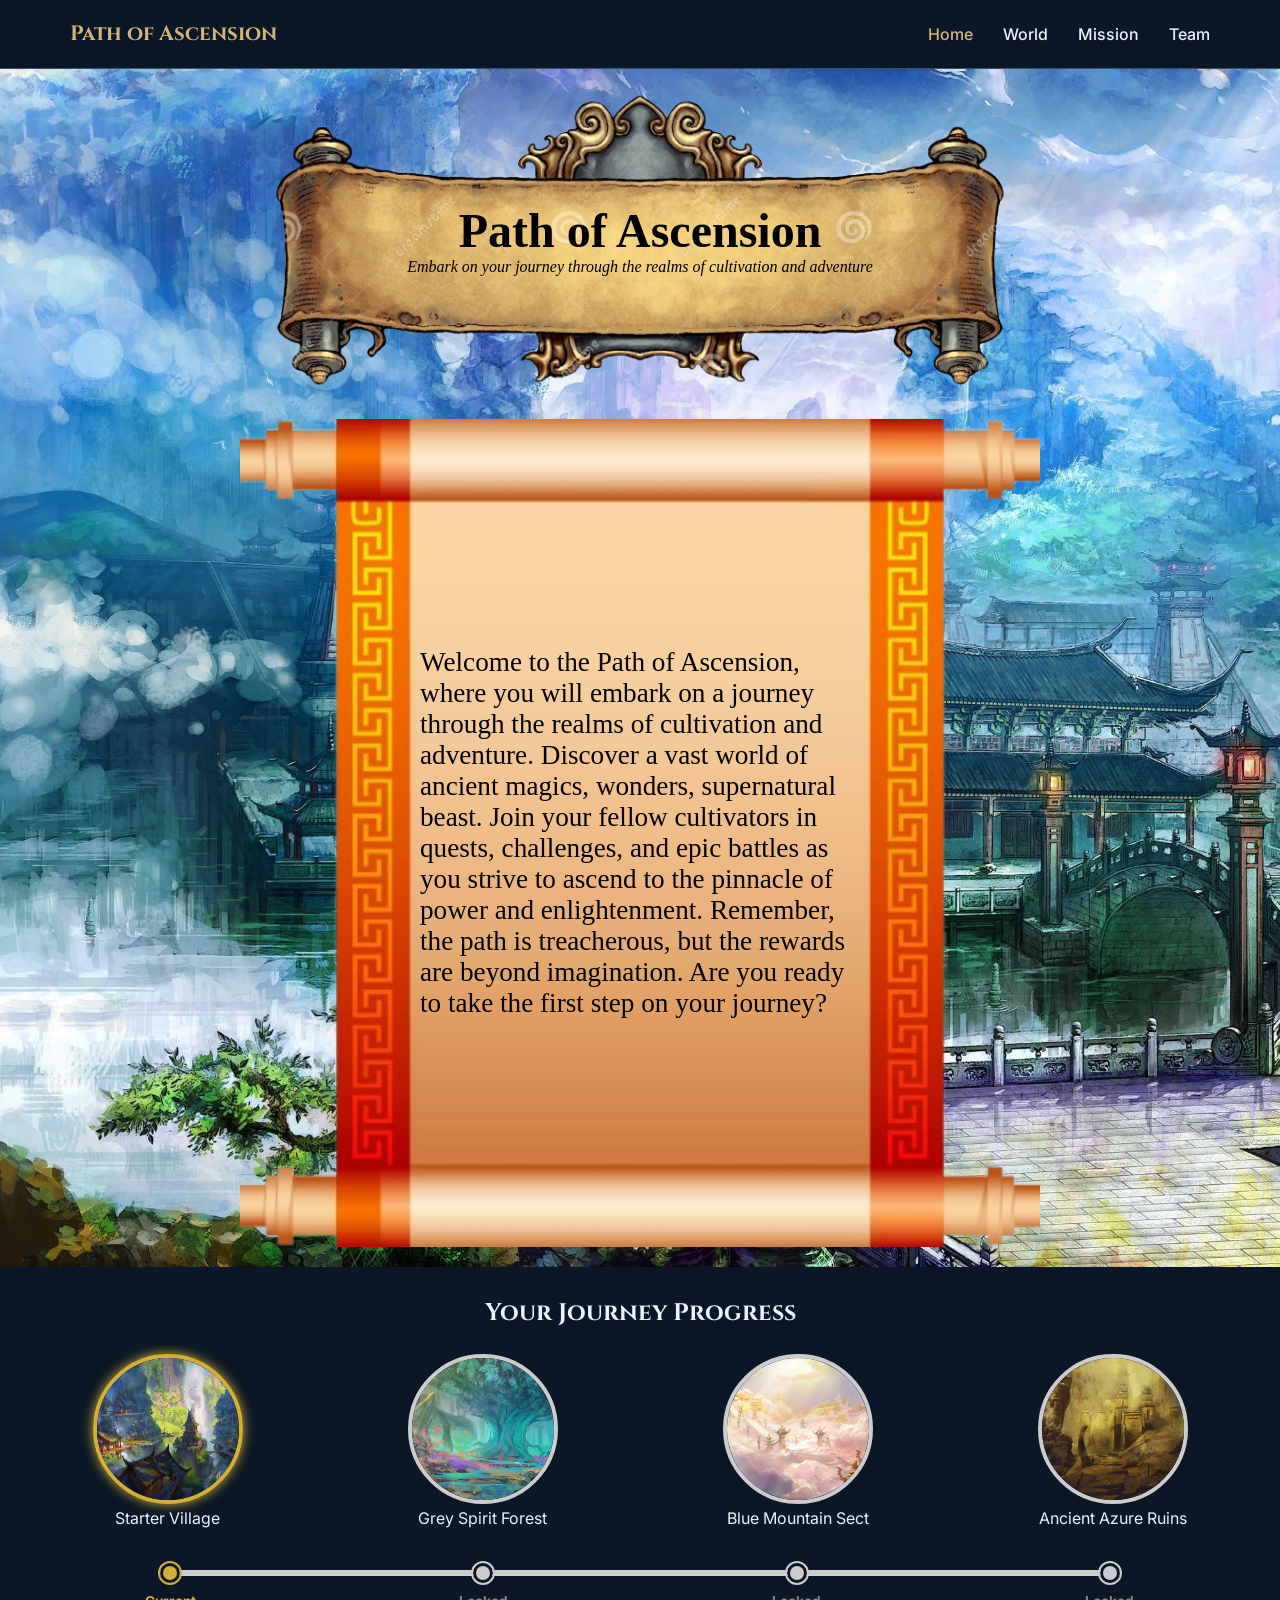
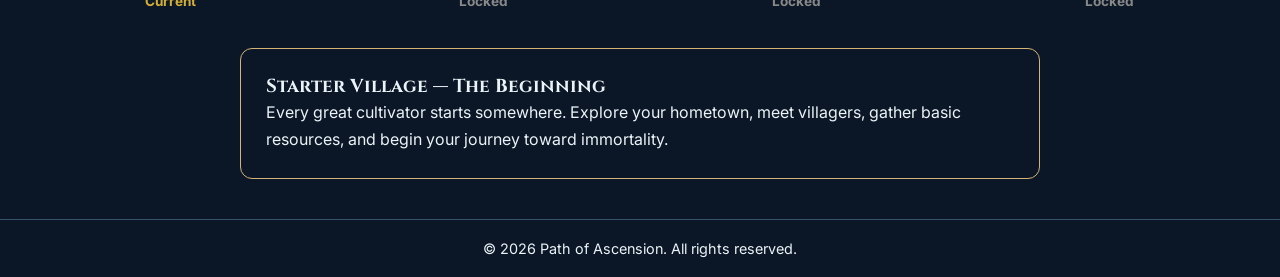
==== commit 2f02f00f: "Improve keyboard accessibility for journey and mission controls" ====
--- a/index.html
+++ b/index.html
@@ -28,87 +28,88 @@
         </nav>
     </header>
 
-    <!-- Hero Section -->
-    <div class="hero-section">
-        <!-- Title Box with Scroll Banner -->
-        <div class="title-box">
-            <h1>Path of Ascension</h1>
-            <p>Embark on your journey through the realms of cultivation and adventure</p>
+    <main>
+        <!-- Hero Section -->
+        <div class="hero-section">
+            <!-- Title Box with Scroll Banner -->
+            <div class="title-box">
+                <h1>Path of Ascension</h1>
+                <p>Embark on your journey through the realms of cultivation and adventure</p>
+            </div>
+
+            <!-- Introduction about cultivation -->
+            <div class="introduction">
+                <img src="images/vertical-scroll.png" alt="Vertical Scroll">
+                <p>
+                    Welcome to the Path of Ascension, where you will embark on a journey through the realms of cultivation and adventure.
+                    Discover a vast world of ancient magics, wonders, supernatural beast.
+                    Join your fellow cultivators in quests, challenges, and epic battles as you strive to ascend to the pinnacle of power and enlightenment.
+                    Remember, the path is treacherous, but the rewards are beyond imagination. Are you ready to take the first step on your journey?
+                </p>
+                
+            </div>
         </div>
 
-        <!-- Introduction about cultivation -->
-        <div class="introduction">
-            <img src="images/vertical-scroll.png" alt="Vertical Scroll">
-            <p>
-                Welcome to the Path of Ascension, where you will embark on a journey through the realms of cultivation and adventure.
-                Discover a vast world of ancient magics, wonders, supernatural beast.
-                Join your fellow cultivators in quests, challenges, and epic battles as you strive to ascend to the pinnacle of power and enlightenment.
-                Remember, the path is treacherous, but the rewards are beyond imagination. Are you ready to take the first step on your journey?
-            </p>
-            
-        </div>
-    </div>
+        <!-- Cultivation Journey -->
+        <div class="cultivation-journey">
+            <h2>Your Journey Progress</h2>
 
-    <!-- Cultivation Journey -->
-    <div class="cultivation-journey">
-        <h2>Your Journey Progress</h2>
+            <input type="radio" name="region" id="region1"
+                class="region-trigger" checked>
+            <input type="radio" name="region" id="region2"
+                class="region-trigger">
+            <input type="radio" name="region" id="region3"
+                class="region-trigger">
+            <input type="radio" name="region" id="region4"
+                class="region-trigger">
 
-        <input type="radio" name="region" id="region1"
-            class="region-trigger" checked>
-        <input type="radio" name="region" id="region2"
-            class="region-trigger">
-        <input type="radio" name="region" id="region3"
-            class="region-trigger">
-        <input type="radio" name="region" id="region4"
-            class="region-trigger">
+            <div class="featured-regions">
+                <label for="region1" class="region-label">
+                    <img src="images/village.jpg" alt="Village">
+                    <p>Starter Village</p>
+                </label>
 
-        <div class="featured-regions">
-            <label for="region1" class="region-label">
-                <img src="images/village.jpg" alt="Village">
-                <p>Village</p>
-            </label>
+                <label for="region2" class="region-label">
+                    <img src="images/spirit-forest.jpg" alt="Spirit Forest">
+                    <p>Grey Spirit Forest</p>
+                </label>
 
-            <label for="region2" class="region-label">
-                <img src="images/spirit-forest.jpg" alt="Spirit Forest">
-                <p>Spirit Forest</p>
-            </label>
+                <label for="region3" class="region-label">
+                    <img src="images/sect.png" alt="Sect">
+                    <p>Blue Mountain Sect</p>
+                </label>
 
-            <label for="region3" class="region-label">
-                <img src="images/sect.png" alt="Sect">
-                <p>Sect</p>
-            </label>
-
-            <label for="region4" class="region-label">
-                <img src="images/ancient-ruin.jpg" alt="Ancient Ruin">
-                <p>Ancient Ruin</p>
-            </label>
-        </div>
-
-        <!-- Full-width progress bar -->
-        <div class="journey-progress">
-            <div class="progress-track"></div>
-            <div class="progress-fill"></div>
-
-            <div class="node node-1">
-                <span class="node-dot"></span>
-                <span class="node-status">Current</span>
+                <label for="region4" class="region-label">
+                    <img src="images/ancient-ruin.jpg" alt="Ancient Ruin">
+                    <p>Ancient Azure Ruins</p>
+                </label>
             </div>
 
-            <div class="node node-2">
-                <span class="node-dot"></span>
-                <span class="node-status">Locked</span>
+            <!-- Full-width progress bar -->
+            <div class="journey-progress">
+                <div class="progress-track"></div>
+                <div class="progress-fill"></div>
+
+                <div class="node node-1">
+                    <span class="node-dot"></span>
+                    <span class="node-status">Current</span>
+                </div>
+
+                <div class="node node-2">
+                    <span class="node-dot"></span>
+                    <span class="node-status">Locked</span>
+                </div>
+
+                <div class="node node-3">
+                    <span class="node-dot"></span>
+                    <span class="node-status">Locked</span>
+                </div>
+
+                <div class="node node-4">
+                    <span class="node-dot"></span>
+                    <span class="node-status">Locked</span>
+                </div>
             </div>
-
-            <div class="node node-3">
-                <span class="node-dot"></span>
-                <span class="node-status">Locked</span>
-            </div>
-
-            <div class="node node-4">
-                <span class="node-dot"></span>
-                <span class="node-status">Locked</span>
-            </div>
-        </div>
 
         <!-- Region descriptions -->
         <div class="region-descriptions">
@@ -140,17 +141,18 @@
                 </p>
             </article>
 
-            <article class="description description-4">
-                <h3>Ancient Ruin — Secrets of the Past</h3>
-                <p>
-                    Explore forgotten ruins, discover ancient techniques,
-                    overcome dangerous guardians, and uncover the secrets
-                    of legendary cultivators.
-                </p>
-            </article>
+                <article class="description description-4">
+                    <h3>Ancient Ruin — Secrets of the Past</h3>
+                    <p>
+                        Explore forgotten ruins, discover ancient techniques,
+                        overcome dangerous guardians, and uncover the secrets
+                        of legendary cultivators.
+                    </p>
+                </article>
+            </div>
         </div>
-    </div>
-
+    </main>
+    
     <footer class="site-footer">
         <p>&copy; 2026 Path of Ascension. All rights reserved.</p>
     </footer>
--- a/css/styles.css
+++ b/css/styles.css
@@ -24,7 +24,7 @@
 }
 
 html {
-
+    scroll-behavior: smooth;
 }
 
 
@@ -104,6 +104,18 @@
     font-size: 0.9rem;
 }
 
+/* Shared Website Footer */
+.site-footer {
+    text-align: center;
+    padding: 20px;
+
+    background-color: var(--bg-primary);
+    color: var(--text-secondary);
+
+    border-top: 1px solid var(--border-color);
+    font-size: 0.9rem;
+}
+
 /* Responsive Design */
 @media (max-width: 700px) {
 
@@ -131,4 +143,8 @@
     .nav-links a {
         transition: none;
     }
-}+    
+    html {
+        scroll-behavior: auto;
+    }
+}
--- a/css/home.css
+++ b/css/home.css
@@ -126,6 +126,19 @@
 
 .region-label:hover {
     transform: scale(1.05);
+}
+
+/* Show keyboard focus on the selected region */
+.region-trigger:focus-visible ~ .featured-regions .region-label img {
+    outline: none;
+}
+
+#region1:focus-visible ~ .featured-regions label[for="region1"] img,
+#region2:focus-visible ~ .featured-regions label[for="region2"] img,
+#region3:focus-visible ~ .featured-regions label[for="region3"] img,
+#region4:focus-visible ~ .featured-regions label[for="region4"] img {
+    outline: 3px solid var(--accent-cyan);
+    outline-offset: 5px;
 }
 
 .region-label img {
@@ -396,4 +409,31 @@
     #region4:checked ~ .journey-progress .node-3 .node-status::after {
         font-size: 0.65rem;
     }
+
+    .title-box {
+        min-height: 0;
+        height: 24vw;
+        padding: 0 5%;
+    }
+
+    .title-box h1 {
+        font-size: 5vw;
+    }
+
+    .title-box p {
+        font-size: 2vw;
+    }
+}
+
+/* Reduced Motion Accessibility */
+@media (prefers-reduced-motion: reduce) {
+    .region-label,
+    .region-label img,
+    .progress-fill {
+        transition: none;
+    }
+
+    .region-label:hover {
+        transform: none;
+    }
 }
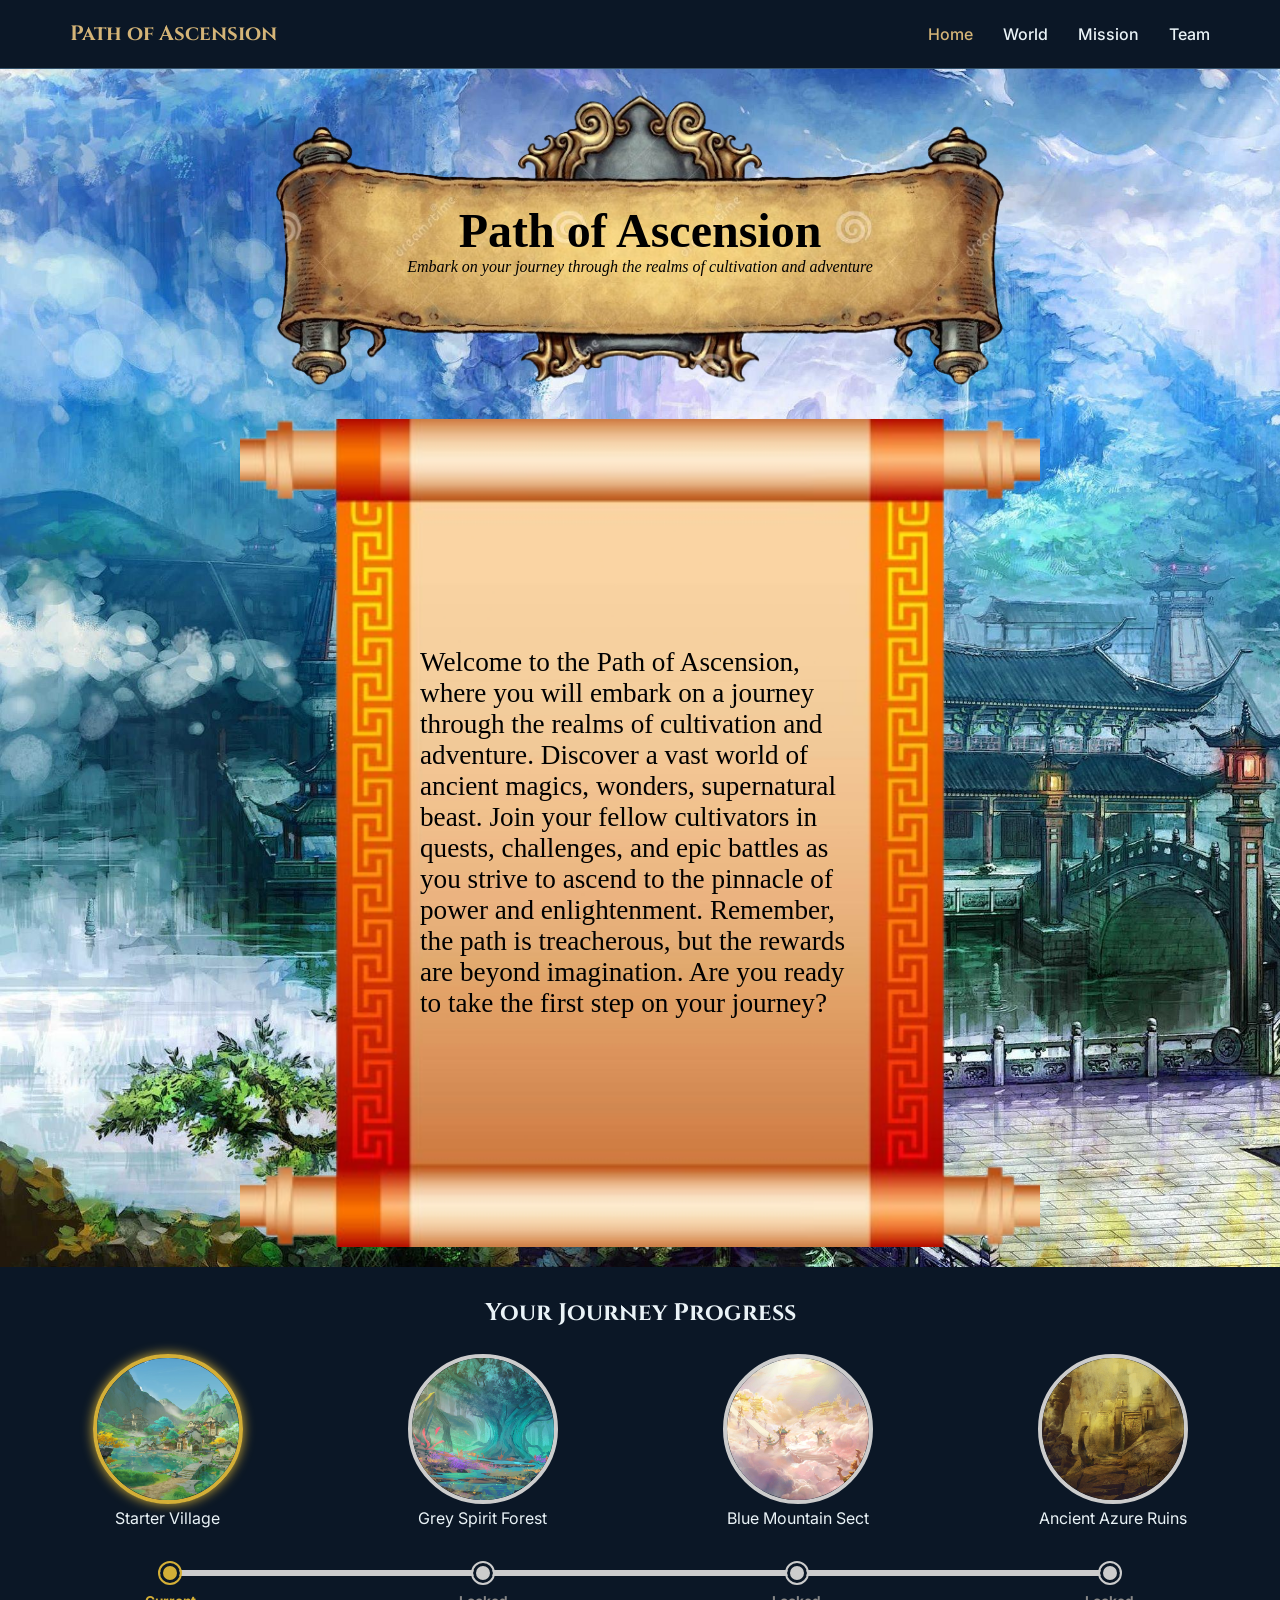
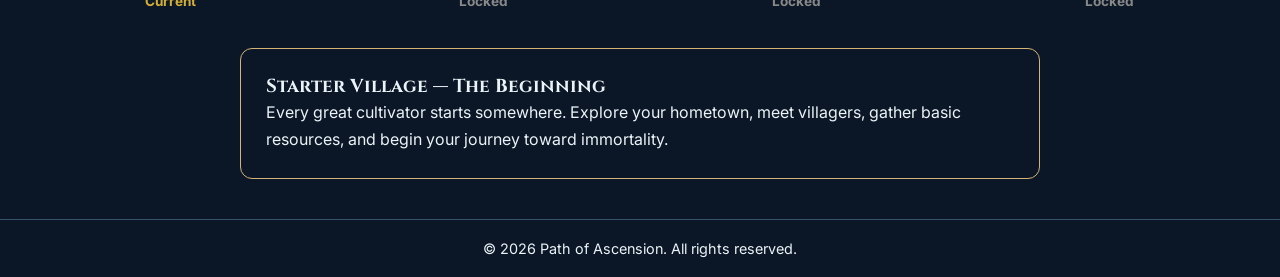
==== commit 68bdb7a4: "Update README and change village image in home page to same one in world page" ====
--- a/index.html
+++ b/index.html
@@ -65,7 +65,7 @@
 
             <div class="featured-regions">
                 <label for="region1" class="region-label">
-                    <img src="images/village.jpg" alt="Village">
+                    <img src="images/starting-village.jpeg" alt="Village">
                     <p>Starter Village</p>
                 </label>
 
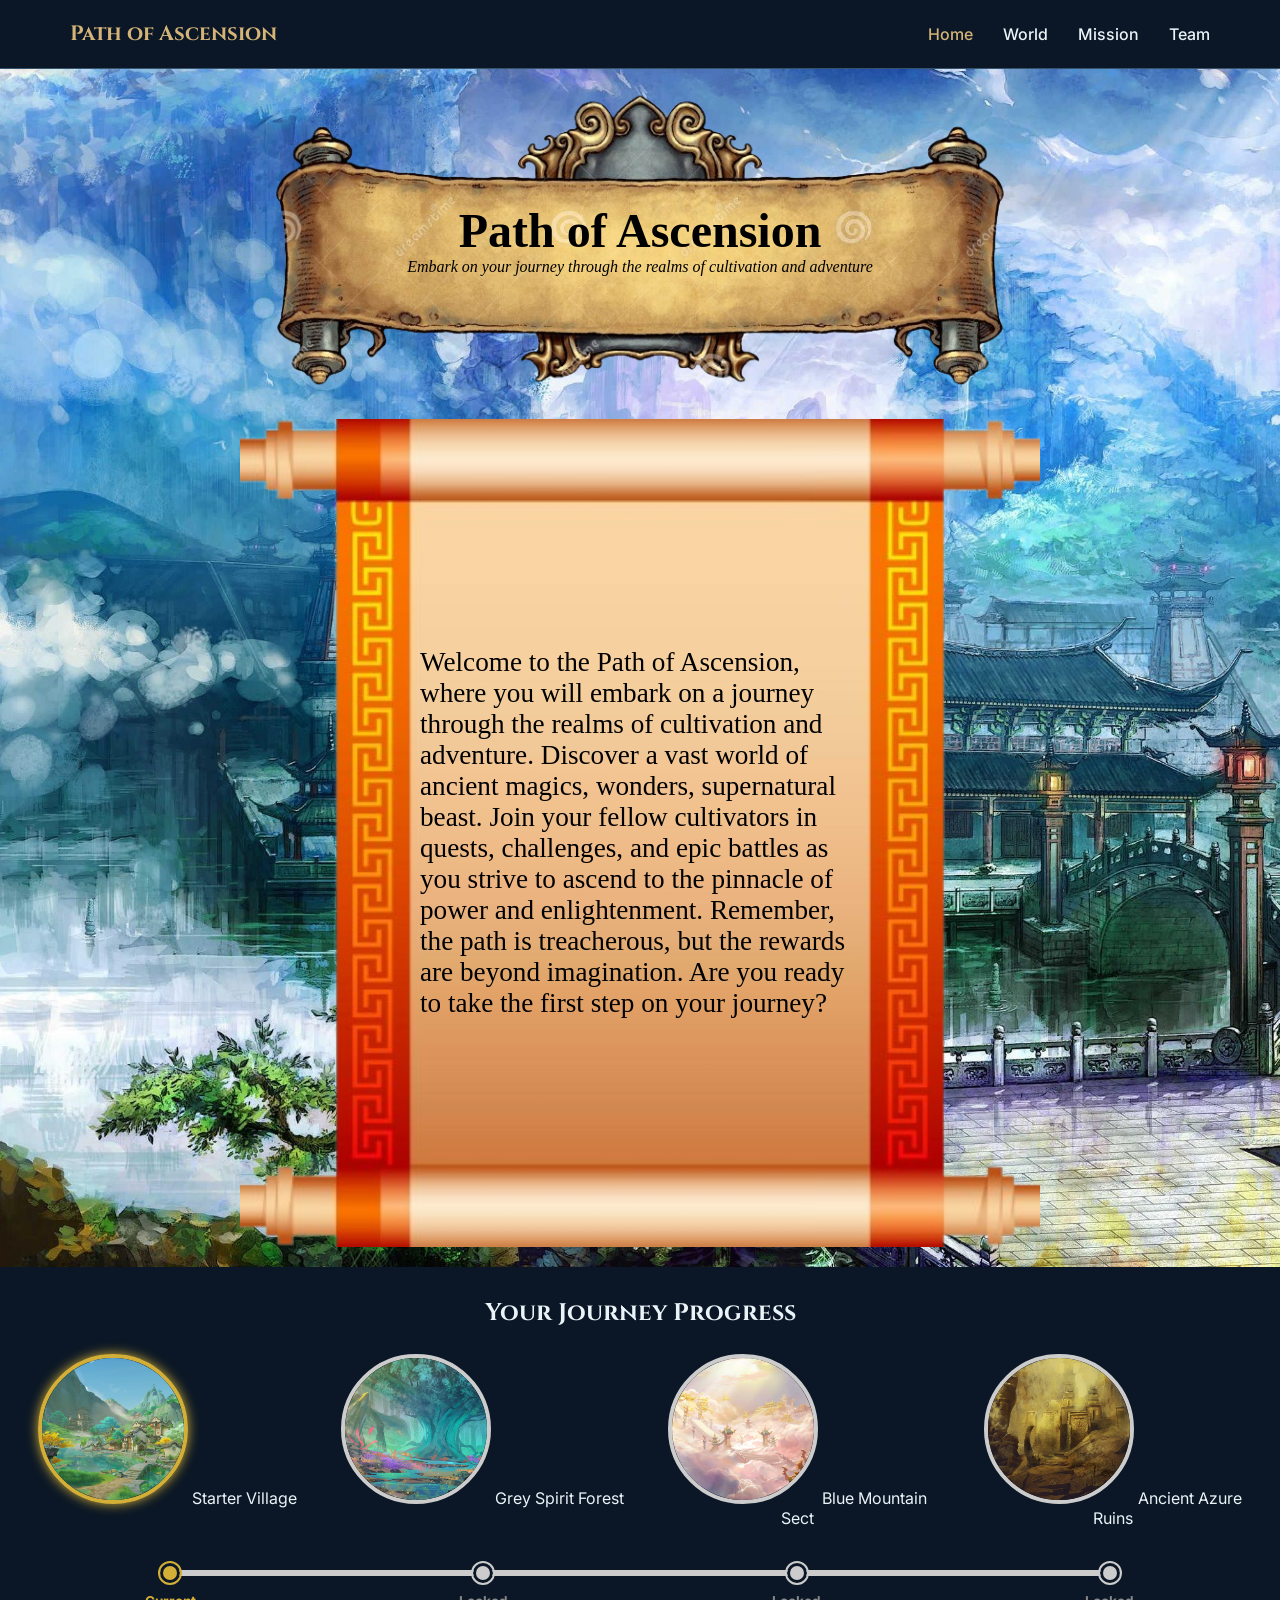
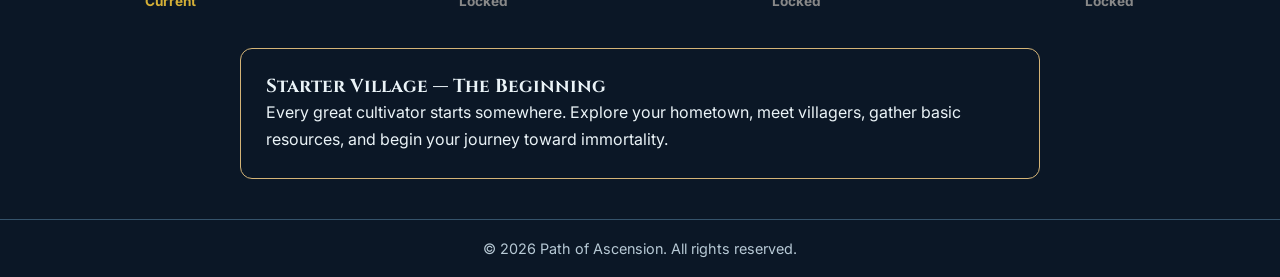
==== commit 0adc8572: "docs: add QA testing report and fix HTML validation" ====
--- a/index.html
+++ b/index.html
@@ -66,22 +66,22 @@
             <div class="featured-regions">
                 <label for="region1" class="region-label">
                     <img src="images/starting-village.jpeg" alt="Village">
-                    <p>Starter Village</p>
+                    <span>Starter Village</span>
                 </label>
 
                 <label for="region2" class="region-label">
                     <img src="images/spirit-forest.jpg" alt="Spirit Forest">
-                    <p>Grey Spirit Forest</p>
+                    <span>Grey Spirit Forest</span>
                 </label>
 
                 <label for="region3" class="region-label">
                     <img src="images/sect.png" alt="Sect">
-                    <p>Blue Mountain Sect</p>
+                    <span>Blue Mountain Sect</span>
                 </label>
 
                 <label for="region4" class="region-label">
                     <img src="images/ancient-ruin.jpg" alt="Ancient Ruin">
-                    <p>Ancient Azure Ruins</p>
+                    <span>Ancient Azure Ruins</span>
                 </label>
             </div>
 
--- a/css/styles.css
+++ b/css/styles.css
@@ -96,14 +96,6 @@
     outline-offset: 5px;
 }
 
-footer.site-footer {
-    text-align: center;
-    padding: 20px;
-    background-color: var(--bg-primary);
-    color: var(--text-primary);
-    font-size: 0.9rem;
-}
-
 /* Shared Website Footer */
 .site-footer {
     text-align: center;
@@ -117,9 +109,6 @@
 }
 
 /* Responsive Design */
-@media (max-width: 700px) {
-
-}
 
 @media (max-width: 768px) {
     .site-nav {
